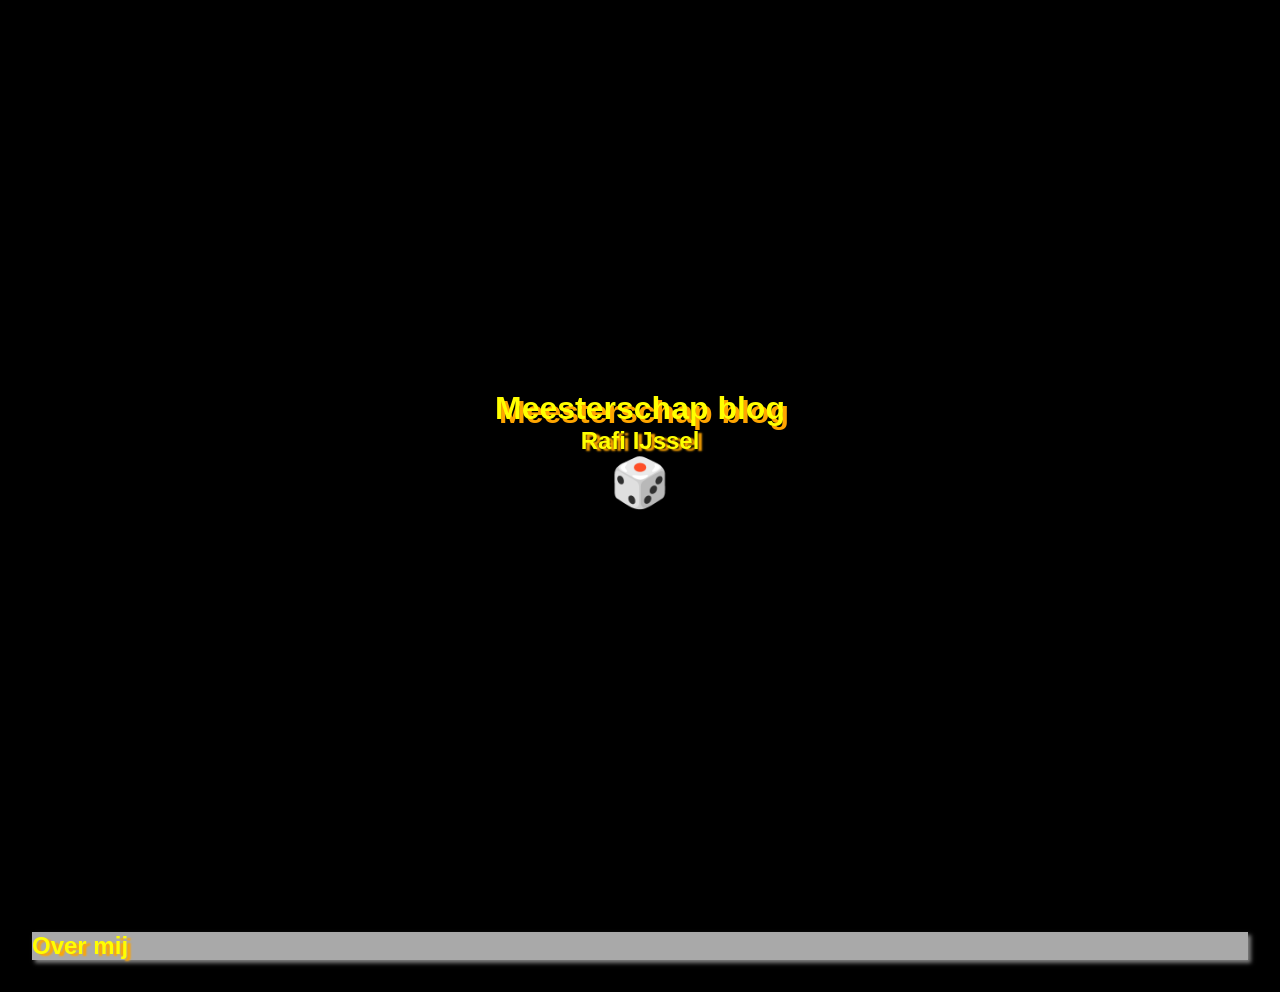
==== index.html @ a6c6dee3 "Aanpassing" ====
<!DOCTYPE html>
<html lang="en">
<head>
    <meta charset="UTF-8">
    <meta name="viewport" content="width=device-width, initial-scale=1.0">
    <link rel="stylesheet" href="style.css">
    <title>Meesterschap-Blog</title>
</head>
<body>
    <header>
        <h1>Meesterschap blog</h1>
        <h2>Rafi IJssel</h2>
        <p>🎲</p>
    </header>
    <main>
        <section>
            <h2>Over mij</h2>
        </section>
    </main>
</body>
</html>
---- style.css ----
* {
    margin: 0;
    padding: 0;
}

:root {
    --bg: black;
    --color: yellow;
    --text-h1: "Impact", Arial, Helvetica, sans-serif;
}

body {
    background-color: var(--bg);
    color: var(--color);
    font-family: var(--text-h1);
}

header {
    width: 100vw;
    height: 100vh;
    display: flex;
    flex-direction: column;
    justify-content: center;
    align-items: center;
}

h1 {
    text-shadow: 4px 4px orange;
}

h2 {
    text-shadow: 4px 2px 2px orange;
}

p {
    font-size: 3em;
}

section {
    background-color: darkgray;
    margin: 2em;
    box-shadow: 3px 3px 4px gray;
}
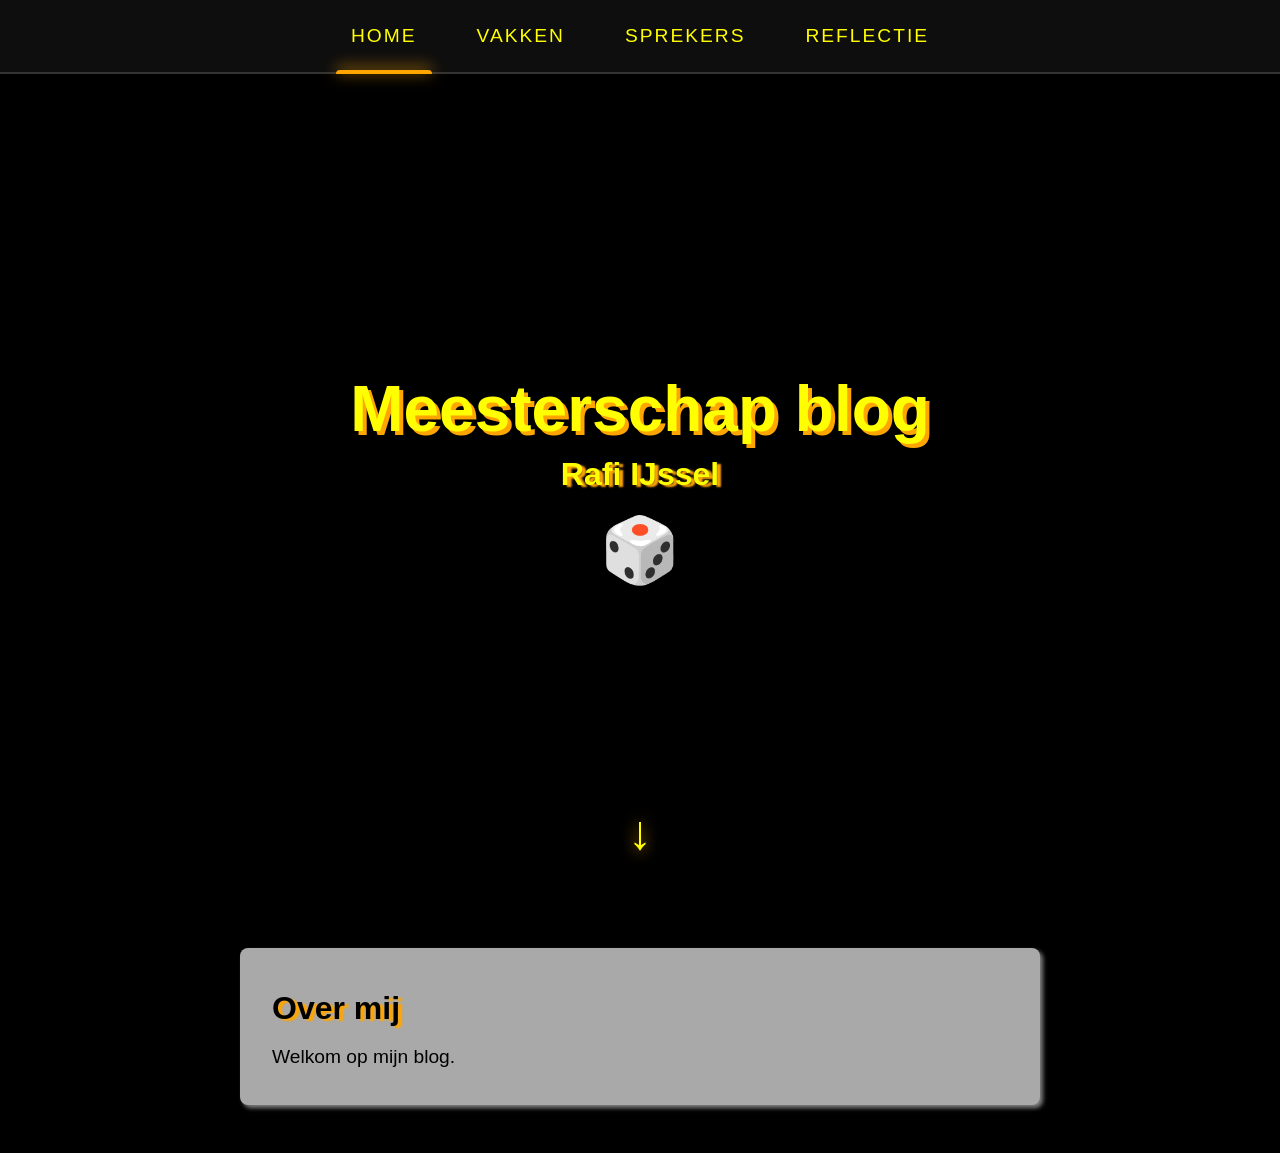
==== commit a869c30c: "Add initial HTML structure and navigation updates for blog pages" ====
--- a/index.html
+++ b/index.html
@@ -1,21 +1,43 @@
 <!DOCTYPE html>
 <html lang="en">
+
 <head>
     <meta charset="UTF-8">
     <meta name="viewport" content="width=device-width, initial-scale=1.0">
-    <link rel="stylesheet" href="style.css">
+    <link rel="stylesheet" href="/style.css">
     <title>Meesterschap-Blog</title>
 </head>
+
 <body>
     <header>
-        <h1>Meesterschap blog</h1>
-        <h2>Rafi IJssel</h2>
-        <p>🎲</p>
+        <!-- In al je HTML bestanden pas je de <nav> aan naar dit: -->
+        <nav class="special-nav">
+            <ul>
+                <li class="active"><a href="index.html">Home</a></li>
+                <li><a href="pages/vakken.html">Vakken</a></li>
+                <li><a href="pages/sprekers.html">Sprekers</a></li>
+                <li><a href="pages/reflectie.html">Reflectie</a></li>
+                <!-- De gloeiende lijn -->
+                <div class="nav-indicator"></div>
+            </ul>
+        </nav>
+
+        <div class="hero-content">
+            <h1>Meesterschap blog</h1>
+            <h2>Rafi IJssel</h2>
+            <p>🎲</p>
+        </div>
+
+        <a href="#begin-content" class="scroll-arrow">↓</a>
     </header>
-    <main>
+    <main id="begin-content">
         <section>
             <h2>Over mij</h2>
+            <!-- Normale tekst voor je blog (zie CSS notitie hieronder!) -->
+            <p class="normale-tekst">Welkom op mijn blog.</p>
         </section>
     </main>
+    <script src="/script.js"></script>
 </body>
+
 </html>
--- a/style.css
+++ b/style.css
@@ -1,12 +1,21 @@
+html {
+    scroll-behavior: smooth; /* Zorgt voor een zachte, glijdende animatie als je op een #link klikt */
+}
+
 * {
     margin: 0;
     padding: 0;
+    box-sizing: border-box;
 }
 
 :root {
     --bg: black;
     --color: yellow;
     --text-h1: "Impact", Arial, Helvetica, sans-serif;
+    
+    /* Navigatie kleuren */
+    --nav-bg: rgba(15, 15, 15, 0.95);
+    --nav-accent: orange;
 }
 
 body {
@@ -15,29 +24,243 @@
     font-family: var(--text-h1);
 }
 
+/* --- HEADER & HERO --- */
 header {
     width: 100vw;
     height: 100vh;
+    position: relative;
+}
+
+.hero-content {
     display: flex;
     flex-direction: column;
     justify-content: center;
     align-items: center;
+    height: 100%;
+    padding-top: 60px; 
 }
 
 h1 {
     text-shadow: 4px 4px orange;
+    font-size: 4em;
+    text-align: center;
 }
 
 h2 {
     text-shadow: 4px 2px 2px orange;
-}
-
-p {
-    font-size: 3em;
-}
-
+    font-size: 2em;
+    margin-top: 10px;
+}
+
+/* De dobbelsteen */
+.hero-content p {
+    font-size: 4em; 
+    margin-top: 20px;
+}
+
+/* --- NAVIGATIEBALK (HOOFDMENU) --- */
+.special-nav {
+    position: fixed;
+    top: 0;
+    left: 0;
+    width: 100%;
+    background-color: var(--nav-bg);
+    border-bottom: 2px solid #333;
+    z-index: 1000;
+}
+
+.special-nav ul {
+    display: flex;
+    justify-content: center;
+    align-items: center;
+    list-style: none;
+    position: relative;
+    padding: 15px 0;
+    max-width: 1200px;
+    margin: 0 auto;
+}
+
+.special-nav li {
+    margin: 0 15px;
+}
+
+.special-nav a {
+    text-decoration: none;
+    color: var(--color);
+    font-size: 1.2em;
+    text-transform: uppercase;
+    letter-spacing: 2px;
+    padding: 10px 15px;
+    display: block;
+    transition: all 0.3s ease;
+}
+
+.special-nav a:hover {
+    color: var(--nav-accent);
+    text-shadow: 2px 2px 10px var(--nav-accent);
+    transform: scale(1.1);
+}
+
+.nav-indicator {
+    position: absolute;
+    bottom: -2px; 
+    height: 4px;
+    background-color: var(--nav-accent);
+    border-radius: 4px 4px 0 0;
+    box-shadow: 0 -2px 15px var(--nav-accent);
+    transition: all 0.4s cubic-bezier(0.68, -0.55, 0.265, 1.55);
+    pointer-events: none;
+}
+
+/* --- MAIN CONTENT (Algemene teksten) --- */
 section {
     background-color: darkgray;
-    margin: 2em;
+    color: black; 
+    margin: 3em auto;
+    padding: 2em;
+    max-width: 800px; 
     box-shadow: 3px 3px 4px gray;
+    border-radius: 8px; 
+}
+
+.normale-tekst {
+    font-size: 1.2em;
+    font-family: Arial, Helvetica, sans-serif; 
+    margin-top: 15px;
+    line-height: 1.6;
+}
+
+/* --- PAGINA LAYOUT MET SIDEBAR (Voor de vakken) --- */
+.page-layout {
+    display: flex;
+    max-width: 1200px;
+    margin: 3em auto;
+    padding: 0 20px;
+    gap: 40px;
+    align-items: flex-start;
+}
+
+.page-content section {
+    margin: 0 0 2em 0; 
+    max-width: 100%;
+    
+    /* Deze regel is cruciaal! Het vertelt de browser om 100px afstand te houden 
+       van de bovenkant, zodat de tekst NIET onder je vaste navigatiebalk verdwijnt */
+    scroll-margin-top: 100px; 
+}
+
+/* Omdat de section hier binnen .page-content valt, halen we de margin auto weg zodat hij mooi uitlijnt */
+.page-content section {
+    margin: 0 0 2em 0; 
+    max-width: 100%;
+}
+
+.page-sidebar {
+    flex: 1;
+    background-color: var(--nav-bg); 
+    border: 2px solid var(--nav-accent); 
+    padding: 25px;
+    border-radius: 8px;
+    box-shadow: 0 4px 15px rgba(0, 0, 0, 0.5);
+    position: sticky;
+    top: 100px; 
+}
+
+.page-sidebar h3 {
+    color: var(--color); 
+    font-family: var(--text-h1);
+    font-size: 1.8em;
+    letter-spacing: 1px;
+    margin-bottom: 15px;
+    border-bottom: 2px solid var(--nav-accent);
+    padding-bottom: 10px;
+}
+
+.subnav-lijst {
+    list-style: none;
+    padding: 0;
+}
+
+.subnav-lijst li {
+    margin: 12px 0;
+}
+
+.subnav-lijst a {
+    color: white;
+    text-decoration: none;
+    font-family: Arial, sans-serif;
+    font-size: 1.1em;
+    display: block; 
+    padding: 8px 12px;
+    border-radius: 4px;
+    transition: all 0.3s ease;
+}
+
+.subnav-lijst a:hover, 
+.subnav-lijst a.active-sub {
+    background-color: rgba(255, 165, 0, 0.2); 
+    color: var(--nav-accent);
+    padding-left: 20px; 
+}
+
+/* --- RESPONSIEF MAKEN (Voor mobiel) --- */
+@media (max-width: 800px) {
+    /* Zorg dat de 4 menu items iets kleiner worden op mobiel, zodat ze nog passen */
+    .special-nav a {
+        font-size: 1em;
+        padding: 10px 8px;
+        letter-spacing: 1px;
+    }
+    .special-nav li {
+        margin: 0 5px;
+    }
+
+    /* Zet de sidebar netjes onder de content op kleine schermen */
+    .page-layout {
+        flex-direction: column; 
+    }
+    .page-sidebar {
+        width: 100%;
+        position: relative;
+        top: 0;
+    }
+}
+
+/* --- SCROLL PIJL --- */
+.scroll-arrow {
+    position: absolute;
+    bottom: 40px; /* Zweeft iets boven de onderkant van het scherm */
+    left: 50%;
+    transform: translateX(-50%); /* Zorgt dat hij exact in het midden staat */
+    color: var(--color); /* Jouw gele kleur */
+    font-size: 3em;
+    text-decoration: none;
+    font-weight: bold;
+    text-shadow: 0 0 15px var(--nav-accent); /* Oranje gloed */
+    z-index: 10;
+    
+    /* Roept de animatie aan: 2 seconden duren, en eindeloos herhalen */
+    animation: bounce 2s infinite;
+}
+
+.scroll-arrow:hover {
+    color: white;
+    text-shadow: 0 0 20px var(--color);
+}
+
+/* De stuiter-animatie (Keyframes) */
+@keyframes bounce {
+    0%, 20%, 50%, 80%, 100% {
+        transform: translateY(0) translateX(-50%);
+    }
+    40% {
+        transform: translateY(-20px) translateX(-50%); /* Springt 20px omhoog */
+    }
+    60% {
+        transform: translateY(-10px) translateX(-50%); /* Springt nog een klein beetje na */
+    }
+}
+
+#begin-content {
+    scroll-margin-top: 100px;
 }
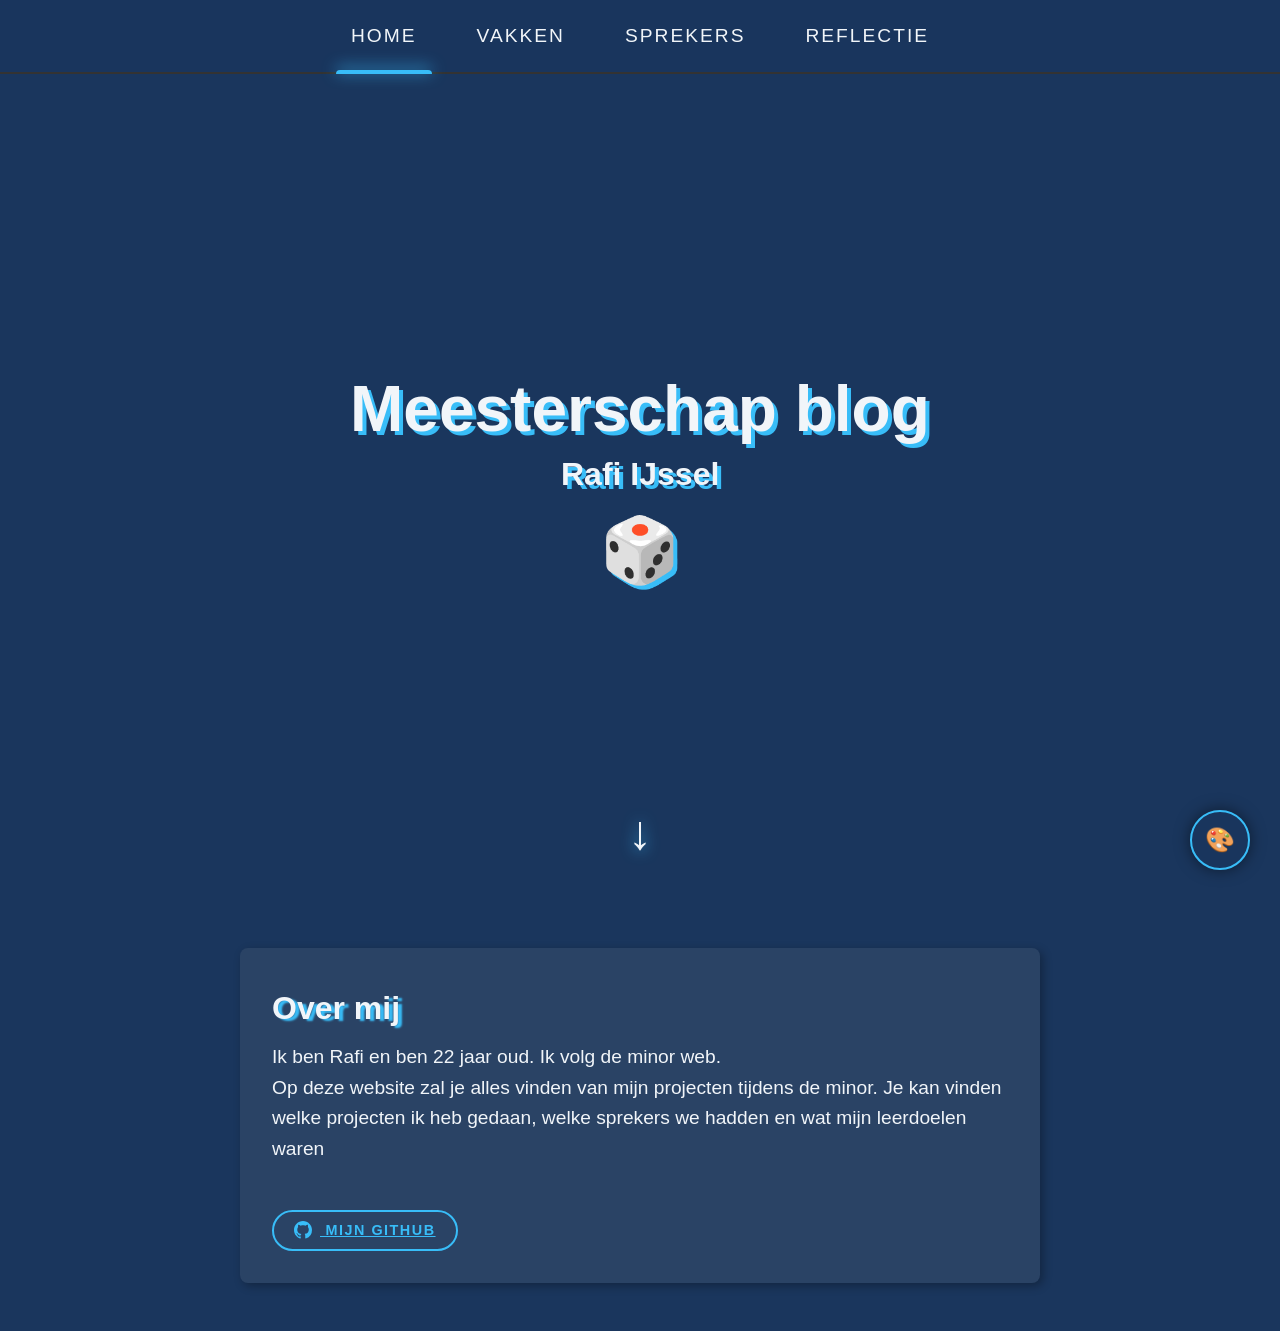
==== commit 26bcb031: "Updated index, vakken, sprekers en reflectie" ====
--- a/index.html
+++ b/index.html
@@ -1,5 +1,5 @@
 <!DOCTYPE html>
-<html lang="en">
+<html lang="nl">
 
 <head>
     <meta charset="UTF-8">
@@ -9,6 +9,11 @@
 </head>
 
 <body>
+    <script>
+        if (localStorage.getItem('websiteThema') === 'light') {
+            document.body.classList.add('light-theme');
+        }
+    </script>
     <header>
         <!-- In al je HTML bestanden pas je de <nav> aan naar dit: -->
         <nav class="special-nav">
@@ -34,8 +39,20 @@
         <section>
             <h2>Over mij</h2>
             <!-- Normale tekst voor je blog (zie CSS notitie hieronder!) -->
-            <p class="normale-tekst">Welkom op mijn blog.</p>
+            <p class="normale-tekst">Ik ben Rafi en ben 22 jaar oud. Ik volg de minor web. <br>Op deze website zal je alles vinden van mijn projecten tijdens de minor. Je kan
+                vinden welke projecten ik heb gedaan, welke sprekers we hadden en wat mijn leerdoelen waren</p>
+                <div style="display: flex; gap: 15px; margin-top: 25px; flex-wrap: wrap;">
+        <a href="https://github.com/Rafi1310" target="_blank" rel="noopener noreferrer" class="lees-meer-btn">
+            
+            <!-- Dit is de code voor het GitHub icoontje -->
+            <svg height="18" width="18" viewBox="0 0 16 16" fill="currentColor" style="vertical-align: middle; margin-right: 8px; margin-top: -3px;">
+                <path d="M8 0C3.58 0 0 3.58 0 8c0 3.54 2.29 6.53 5.47 7.59.4.07.55-.17.55-.38 0-.19-.01-.82-.01-1.49-2.01.37-2.53-.49-2.69-.94-.09-.23-.48-.94-.82-1.13-.28-.15-.68-.52-.01-.53.63-.01 1.08.58 1.23.82.72 1.21 1.87.87 2.33.66.07-.52.28-.87.51-1.07-1.78-.2-3.64-.89-3.64-3.95 0-.87.31-1.59.82-2.15-.08-.2-.36-1.02.08-2.12 0 0 .67-.21 2.2.82.64-.18 1.32-.27 2-.27.68 0 1.36.09 2 .27 1.53-1.04 2.2-.82 2.2-.82.44 1.1.16 1.92.08 2.12.51.56.82 1.27.82 2.15 0 3.07-1.87 3.75-3.65 3.95.29.25.54.73.54 1.48 0 1.07-.01 1.93-.01 2.2 0 .21.15.46.55.38A8.013 8.013 0 0016 8c0-4.42-3.58-8-8-8z"></path>
+            </svg>
+            Mijn GitHub
+        </a>
+    </div>
         </section>
+        <button id="theme-btn" class="theme-toggle-btn">🎨</button>
     </main>
     <script src="/script.js"></script>
 </body>
--- a/style.css
+++ b/style.css
@@ -9,19 +9,34 @@
 }
 
 :root {
-    --bg: black;
-    --color: yellow;
+    /* Het Diepe Oceaan Blauwe thema (Jouw standaard Dark Mode) */
+    --bg: #1a365d; 
+    --color: #f1f5f9; 
     --text-h1: "Impact", Arial, Helvetica, sans-serif;
-    
-    /* Navigatie kleuren */
-    --nav-bg: rgba(15, 15, 15, 0.95);
-    --nav-accent: orange;
+    --nav-bg: rgba(26, 54, 93, 0.95); 
+    --nav-accent: #38bdf8; 
+    --section-bg: #2a4365; 
+    --section-text: #f1f5f9; 
+}
+
+/* Het nieuwe lichte crème thema (Jouw Light Mode) */
+body.light-theme {
+    --bg: #F3E9DC; 
+    --color: #2b2b2b; 
+    --nav-bg: rgba(255, 255, 255, 0.95); /* Witte navigatiebalk */
+    --nav-accent: #e07a5f; /* Warme roest-oranje kleur als accent */
+    --section-bg: #ffffff; /* Witte blokken */
+    --section-text: #2b2b2b; 
 }
 
 body {
     background-color: var(--bg);
     color: var(--color);
     font-family: var(--text-h1);
+}
+
+.theme-in-transition {
+    transition: background-color 0.5s ease, color 0.5s ease;
 }
 
 /* --- HEADER & HERO --- */
@@ -41,21 +56,53 @@
 }
 
 h1 {
-    text-shadow: 4px 4px orange;
+    text-shadow: 4px 4px var(--nav-accent);
     font-size: 4em;
     text-align: center;
 }
 
 h2 {
-    text-shadow: 4px 2px 2px orange;
+    text-shadow: 4px 2px 2px var(--nav-accent);
     font-size: 2em;
     margin-top: 10px;
+}
+
+.hero-content h1 {
+    animation: popInGlow 1s cubic-bezier(0.25, 1, 0.5, 1) forwards;
+    opacity: 0; /* Begint onzichtbaar */
+}
+
+.hero-content h2 {
+    animation: popInGlow 1s cubic-bezier(0.25, 1, 0.5, 1) forwards;
+    opacity: 0;
+    animation-delay: 0.3s; /* Wacht 0.3s */
 }
 
 /* De dobbelsteen */
 .hero-content p {
     font-size: 4em; 
     margin-top: 20px;
+    animation: popInGlow 1s cubic-bezier(0.25, 1, 0.5, 1) forwards;
+    opacity: 0;
+    animation-delay: 0.6s; /* Wacht 0.6s */
+}
+
+@keyframes popInGlow {
+    0% {
+        opacity: 0;
+        transform: translateY(-40px) scale(0.8);
+        text-shadow: 0 0 0 transparent;
+    }
+    60% {
+        opacity: 1;
+        transform: translateY(0) scale(1.05);
+        text-shadow: 0 0 30px var(--nav-accent);
+    }
+    100% {
+        opacity: 1;
+        transform: translateY(0) scale(1);
+        text-shadow: 4px 4px var(--nav-accent);
+    }
 }
 
 /* --- NAVIGATIEBALK (HOOFDMENU) --- */
@@ -114,12 +161,13 @@
 
 /* --- MAIN CONTENT (Algemene teksten) --- */
 section {
-    background-color: darkgray;
-    color: black; 
+    background-color: var(--section-bg); 
+    color: var(--section-text); 
+    transition: background-color 0.5s ease;
     margin: 3em auto;
     padding: 2em;
     max-width: 800px; 
-    box-shadow: 3px 3px 4px gray;
+    box-shadow: 3px 3px 10px rgba(0, 0, 0, 0.3); /* Subtiele donkere schaduw */
     border-radius: 8px; 
 }
 
@@ -186,7 +234,7 @@
 }
 
 .subnav-lijst a {
-    color: white;
+    color: var(--color);
     text-decoration: none;
     font-family: Arial, sans-serif;
     font-size: 1.1em;
@@ -224,6 +272,32 @@
         position: relative;
         top: 0;
     }
+}
+
+/* --- PROJECT KNOPPEN (In de secties) --- */
+.page-content section a {
+    display: inline-block; /* Zorgt dat we padding en marges kunnen gebruiken */
+    margin-top: 20px;
+    padding: 12px 25px;
+    background-color: transparent; /* Doorzichtige achtergrond */
+    color: var(--nav-accent); /* Jouw neon-blauwe kleur */
+    border: 2px solid var(--nav-accent);
+    border-radius: 30px; /* Mooie ronde hoeken voor een moderne look */
+    text-decoration: none; /* Haalt het standaard streepje onder de link weg */
+    font-family: Arial, Helvetica, sans-serif;
+    font-weight: bold;
+    font-size: 1em;
+    text-transform: uppercase;
+    letter-spacing: 1.5px;
+    transition: all 0.3s ease; /* Zorgt voor een soepele animatie */
+}
+
+/* Het magische effect als je er met je muis overheen gaat */
+.page-content section a:hover {
+    background-color: var(--nav-accent); /* De knop vult zich met blauw */
+    color: var(--bg); /* De tekst wordt donkerblauw voor het contrast */
+    box-shadow: 0 0 20px var(--nav-accent); /* Een felle neon gloed */
+    transform: translateY(-4px); /* De knop zweeft een klein stukje omhoog */
 }
 
 /* --- SCROLL PIJL --- */
@@ -263,4 +337,255 @@
 
 #begin-content {
     scroll-margin-top: 100px;
+}
+
+
+/* --- SPREKERS LAYOUT (Verspringend / Staggered) --- */
+.speakers-layout {
+    max-width: 1200px; /* We maken de container iets breder zodat ze goed kunnen verspringen */
+    margin: 4em auto;
+    padding: 0 20px;
+    display: flex;
+    flex-direction: column;
+    gap: 4em; 
+}
+
+/* --- SPREKERS LAYOUT (Verspringend / Staggered) --- */
+.speakers-layout {
+    max-width: 1200px;
+    margin: 4em auto;
+    padding: 0 20px;
+    display: flex;
+    flex-direction: column;
+    gap: 4em; 
+}
+
+/* De standaard kaart */
+.speaker-card {
+    width: 80%; 
+    max-width: 900px;
+    margin: 0; /* DIT FIXT HET! Overschrijft de automatische centrering van de algemene <section> */
+    display: flex;
+    align-items: flex-start;
+    gap: 40px;
+    background-color: var(--section-bg);
+    color: var(--section-text);
+    transition: transform 0.3s ease, background-color 0.5s ease;
+    padding: 30px;
+    border-radius: 15px;
+    box-shadow: 0 10px 30px rgba(0, 0, 0, 0.4);
+    transition: transform 0.3s ease;
+    scroll-margin-top: 120px;
+}
+
+/* ONEVEN BLOKKEN (1, 3, 5, etc.) - Schuiven naar links */
+.speaker-card:nth-child(odd) {
+    align-self: flex-start;
+    border-left: 5px solid var(--nav-accent); 
+}
+
+/* EVEN BLOKKEN (2, 4, 6, etc.) - Schuiven naar rechts */
+.speaker-card:nth-child(even) {
+    align-self: flex-end; 
+    flex-direction: row-reverse; 
+    border-right: 5px solid var(--nav-accent); 
+}
+
+.speaker-card:hover {
+    transform: translateY(-5px);
+}
+
+/* --- DE FOTO --- */
+.speaker-foto {
+    flex: 1; 
+    display: flex;
+    justify-content: center;
+}
+
+.speaker-foto img {
+    width: 250px;
+    height: 250px;
+    object-fit: cover; 
+    border-radius: 50%; 
+    border: 4px solid var(--nav-accent); 
+    box-shadow: 0 0 25px rgba(56, 189, 248, 0.4); 
+    transition: transform 0.4s ease;
+}
+
+.speaker-foto img:hover {
+    transform: scale(1.05);
+}
+
+/* --- DE TEKST --- */
+.speaker-info {
+    flex: 2; 
+}
+
+.speaker-titel {
+    color: var(--nav-accent);
+    font-family: Arial, Helvetica, sans-serif;
+    text-transform: uppercase;
+    letter-spacing: 2px;
+    font-size: 0.9em;
+    margin-top: 8px; 
+    margin-bottom: 20px;
+}
+
+/* --- LEES MEER FUNCTIONALITEIT --- */
+.extra-tekst {
+    display: none; /* Verbergt de tekst standaard */
+    margin-top: 15px;
+}
+
+/* Deze class wordt straks door JavaScript toegevoegd om de tekst te tonen */
+.extra-tekst.toon {
+    display: block; 
+}
+
+/* De stijl voor de knop (Lijkt op je eerdere project-knoppen!) */
+.lees-meer-btn {
+    display: inline-block;
+    margin-top: 20px;
+    padding: 10px 20px;
+    background-color: transparent;
+    color: var(--nav-accent);
+    border: 2px solid var(--nav-accent);
+    border-radius: 30px;
+    font-family: Arial, Helvetica, sans-serif;
+    font-weight: bold;
+    font-size: 0.9em;
+    text-transform: uppercase;
+    letter-spacing: 1.5px;
+    cursor: pointer; /* Verandert de muis in een handje */
+    transition: all 0.3s ease;
+}
+
+.lees-meer-btn:hover {
+    background-color: var(--nav-accent);
+    color: var(--bg);
+    box-shadow: 0 0 15px var(--nav-accent);
+}
+
+/* --- RESPONSIEF MAKEN (Voor mobiel) --- */
+@media (max-width: 800px) {
+    /* Op mobiel overschrijven we het verspringen, we willen alles gecentreerd en beeldvullend */
+    .speaker-card:nth-child(odd),
+    .speaker-card:nth-child(even) {
+        align-self: center;
+        width: 100%;
+        flex-direction: column;
+        text-align: center;
+        padding: 20px;
+        align-items: center;
+    }
+
+    .speaker-foto img {
+        width: 180px;
+        height: 180px;
+    }
+}
+
+/* --- THEMA KNOP --- */
+.theme-toggle-btn {
+    position: fixed;
+    bottom: 30px;
+    right: 30px;
+    background-color: var(--nav-bg);
+    color: var(--nav-accent);
+    border: 2px solid var(--nav-accent);
+    border-radius: 50%;
+    width: 60px;
+    height: 60px;
+    font-size: 1.5em;
+    cursor: pointer;
+    z-index: 9999;
+    box-shadow: 0 0 15px rgba(0, 0, 0, 0.5);
+    transition: all 0.3s ease;
+    display: flex;
+    justify-content: center;
+    align-items: center;
+}
+
+.theme-toggle-btn:hover {
+    transform: scale(1.1) rotate(15deg); /* Draait een beetje bij hover */
+    box-shadow: 0 0 25px var(--nav-accent);
+    background-color: var(--nav-accent);
+    color: var(--bg);
+}
+
+/* --- REFLECTIE PAGINA LAY-OUT --- */
+.reflectie-layout {
+    max-width: 1500px;
+    margin: 4em auto;
+    padding: 0 20px;
+}
+
+.intro-tekst {
+    text-align: center;
+    max-width: 800px;
+    margin: 0 auto 3em auto;
+}
+
+.leerdoelen-container {
+    display: flex;
+    justify-content: space-between;
+    gap: 20px; /* Mooie ruimte tussen de drie kaarten */
+}
+
+/* De individuele Leerdoel Kaarten */
+.doel-card {
+    flex: 1; /* Zorgt dat ze alle drie exact even breed worden */
+    background-color: var(--section-bg);
+    color: var(--section-text);
+    padding: 40px 30px;
+    border-radius: 15px;
+    box-shadow: 0 10px 30px rgba(0, 0, 0, 0.2);
+    border-top: 5px solid var(--nav-accent); /* Toffe gekleurde rand bovenaan */
+    transition: transform 0.3s ease, box-shadow 0.3s ease, background-color 0.5s ease;
+    position: relative;
+    margin: 0; /* Voorkomt de auto-margin van de algemene <section> tag */
+}
+
+/* Hover effect: kaart lift iets op */
+.doel-card:hover {
+    transform: translateY(-10px);
+    box-shadow: 0 15px 35px rgba(0, 0, 0, 0.4);
+}
+
+/* Het toffe ronde nummer icoontje op de kaart */
+.doel-icoon {
+    position: absolute;
+    top: -25px; /* Steekt precies voor de helft uit de bovenkant! */
+    left: 30px;
+    width: 50px;
+    height: 50px;
+    background-color: var(--nav-bg);
+    color: var(--nav-accent);
+    border: 3px solid var(--nav-accent);
+    border-radius: 50%;
+    display: flex;
+    justify-content: center;
+    align-items: center;
+    font-size: 1.5em;
+    font-weight: bold;
+    font-family: var(--text-h1);
+    box-shadow: 0 5px 15px rgba(0, 0, 0, 0.3);
+}
+
+/* Tussenkopjes binnen de kaart */
+.aanpak-titel {
+    color: var(--nav-accent);
+    margin-top: 25px;
+    margin-bottom: 5px;
+    font-size: 1.1em;
+    text-transform: uppercase;
+    letter-spacing: 1px;
+}
+
+/* --- RESPONSIEF (Voor tablets en mobiel) --- */
+@media (max-width: 950px) {
+    .leerdoelen-container {
+        flex-direction: column; /* Zet de kaarten onder elkaar op kleinere schermen */
+        gap: 50px; /* Iets meer ruimte ertussen zodat de nummers niet overlappen */
+    }
 }
